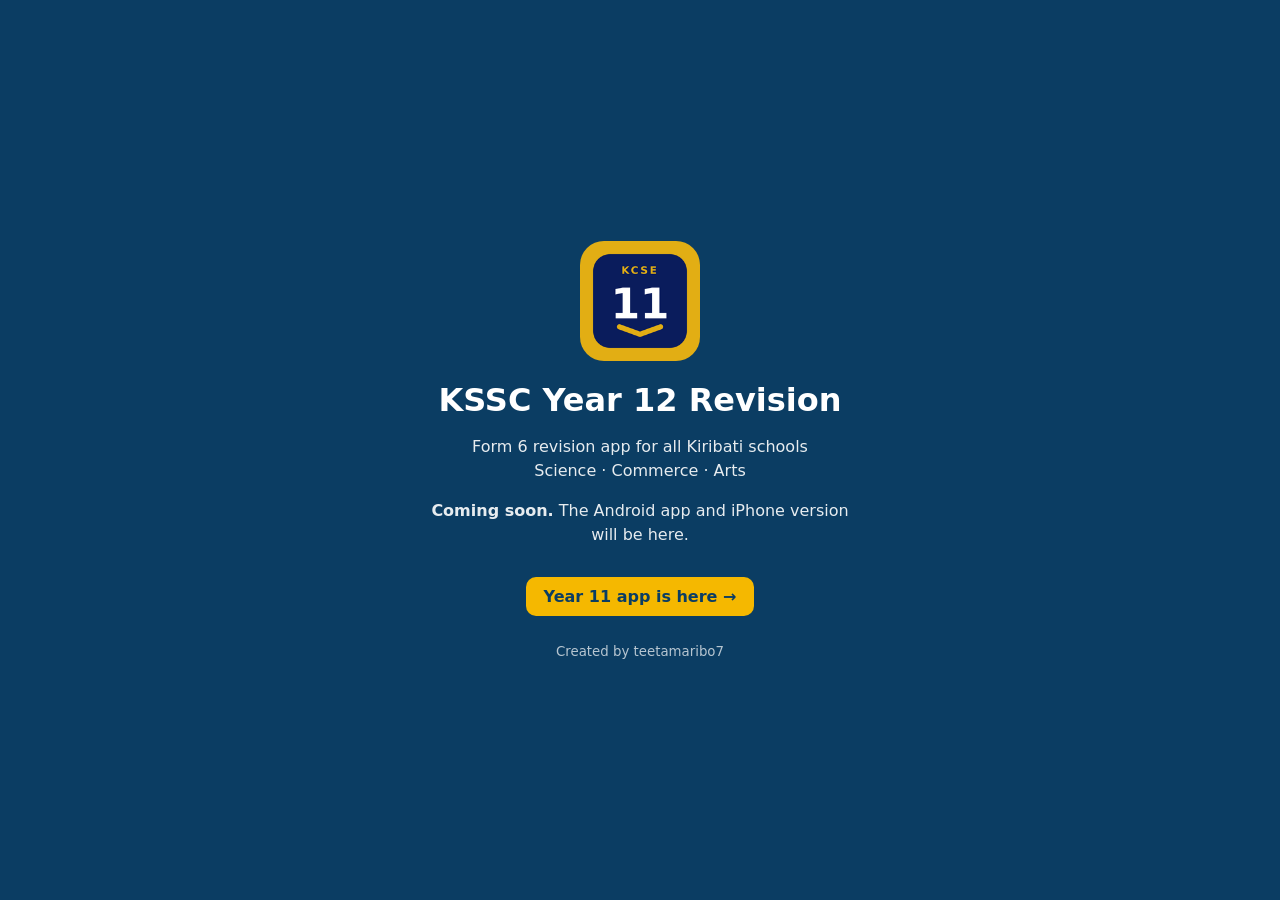
==== index.html @ 5b7cc339 "Year 12 app home page (coming soon) Co-Authored-By: Claude Opus 5.5 <noreply@anthropic.com> Claude-S" ====
<!DOCTYPE html>
<html lang="en"><head><meta charset="utf-8"><meta name="viewport" content="width=device-width,initial-scale=1">
<title>KSSC Year 12 Revision</title><link rel="icon" href="icon-192.png">
<style>body{font-family:system-ui,Arial,sans-serif;margin:0;background:#0b3d63;color:#fff;display:flex;min-height:100vh;align-items:center;justify-content:center;text-align:center}
.c{max-width:420px;padding:24px}img{width:120px;border-radius:24px}h1{margin:16px 0 6px}p{opacity:.9;line-height:1.5}
.b{display:inline-block;margin-top:14px;padding:10px 18px;border-radius:10px;background:#f5b800;color:#0b3d63;font-weight:700;text-decoration:none}small{display:block;margin-top:28px;opacity:.7}</style></head>
<body><div class="c"><img src="icon-192.png" alt="logo"><h1>KSSC Year 12 Revision</h1>
<p>Form 6 revision app for all Kiribati schools<br>Science · Commerce · Arts</p>
<p><b>Coming soon.</b> The Android app and iPhone version will be here.</p>
<a class="b" href="https://teetamaribo7-cpu.github.io/kcse11/">Year 11 app is here →</a>
<small>Created by teetamaribo7</small></div></body></html>
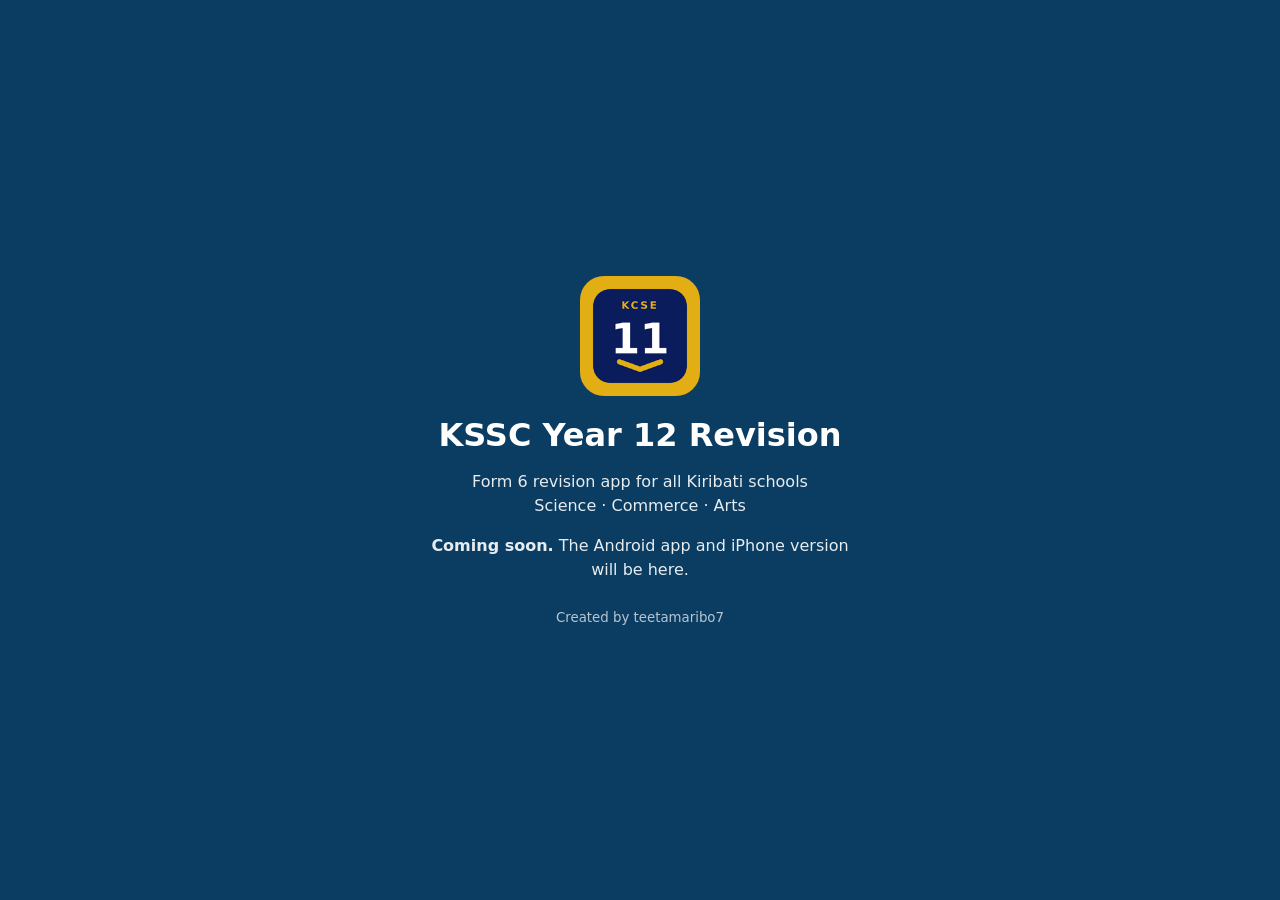
==== commit e8da35cb: "Keep Year 12 site separate from Year 11 Co-Authored-By: Claude Opus 5.5 <noreply@anthropic.com> Clau" ====
--- a/index.html
+++ b/index.html
@@ -7,5 +7,4 @@
 <body><div class="c"><img src="icon-192.png" alt="logo"><h1>KSSC Year 12 Revision</h1>
 <p>Form 6 revision app for all Kiribati schools<br>Science · Commerce · Arts</p>
 <p><b>Coming soon.</b> The Android app and iPhone version will be here.</p>
-<a class="b" href="https://teetamaribo7-cpu.github.io/kcse11/">Year 11 app is here →</a>
 <small>Created by teetamaribo7</small></div></body></html>
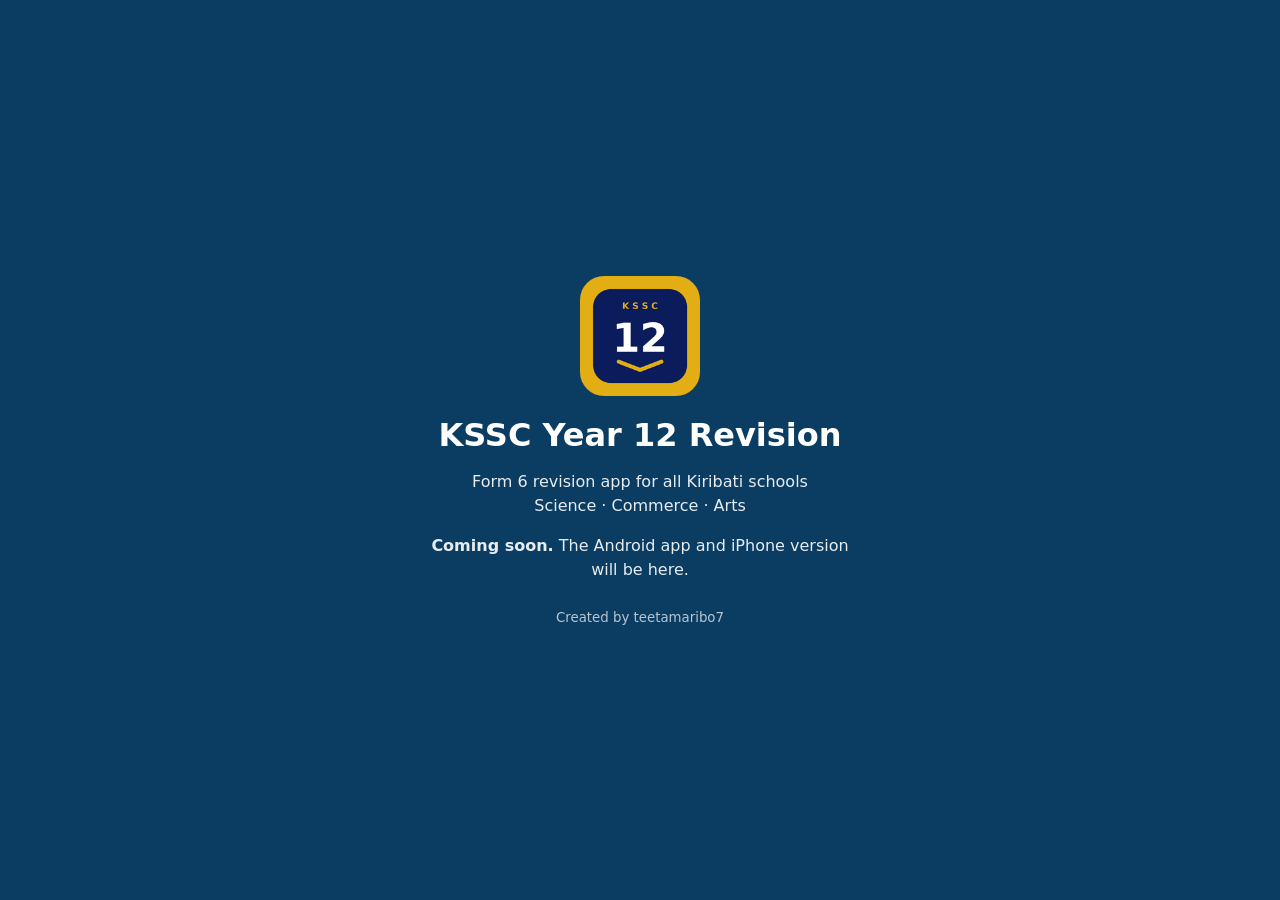
==== commit 72bd4a83: "Year 12 logo: KSSC 12 Co-Authored-By: Claude Opus 5.5 <noreply@anthropic.com> Claude-Session: https:" ====
--- a/index.html
+++ b/index.html
@@ -1,10 +1,10 @@
 <!DOCTYPE html>
 <html lang="en"><head><meta charset="utf-8"><meta name="viewport" content="width=device-width,initial-scale=1">
-<title>KSSC Year 12 Revision</title><link rel="icon" href="icon-192.png">
+<title>KSSC Year 12 Revision</title><link rel="icon" href="icon-192.png?v=2">
 <style>body{font-family:system-ui,Arial,sans-serif;margin:0;background:#0b3d63;color:#fff;display:flex;min-height:100vh;align-items:center;justify-content:center;text-align:center}
 .c{max-width:420px;padding:24px}img{width:120px;border-radius:24px}h1{margin:16px 0 6px}p{opacity:.9;line-height:1.5}
 .b{display:inline-block;margin-top:14px;padding:10px 18px;border-radius:10px;background:#f5b800;color:#0b3d63;font-weight:700;text-decoration:none}small{display:block;margin-top:28px;opacity:.7}</style></head>
-<body><div class="c"><img src="icon-192.png" alt="logo"><h1>KSSC Year 12 Revision</h1>
+<body><div class="c"><img src="icon-192.png?v=2" alt="logo"><h1>KSSC Year 12 Revision</h1>
 <p>Form 6 revision app for all Kiribati schools<br>Science · Commerce · Arts</p>
 <p><b>Coming soon.</b> The Android app and iPhone version will be here.</p>
 <small>Created by teetamaribo7</small></div></body></html>
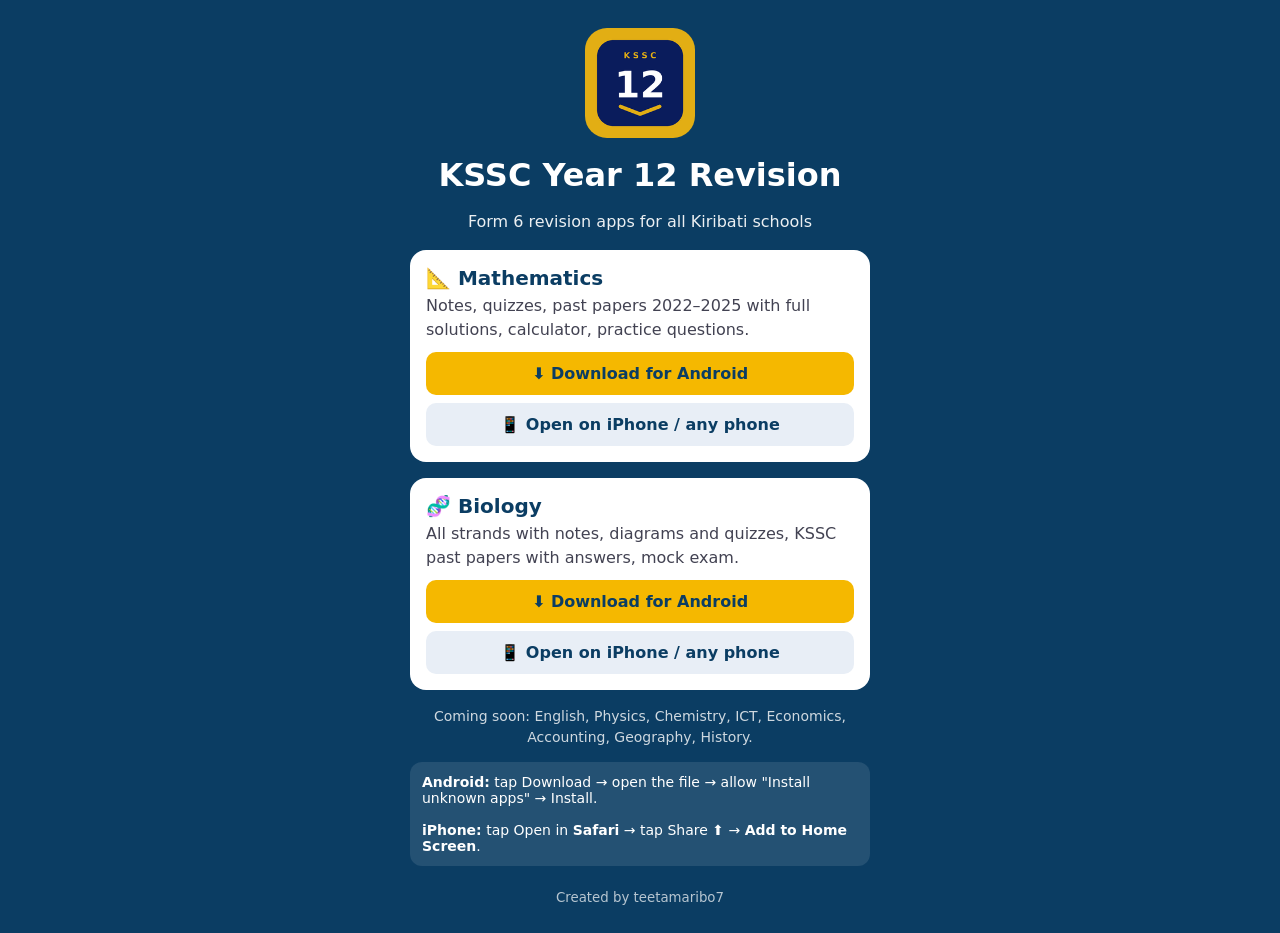
==== commit 73f3c457: "Add Year 12 Maths and Biology apps Co-Authored-By: Claude Opus 5.5 <noreply@anthropic.com> Claude-Se" ====
--- a/index.html
+++ b/index.html
@@ -1,10 +1,24 @@
 <!DOCTYPE html>
 <html lang="en"><head><meta charset="utf-8"><meta name="viewport" content="width=device-width,initial-scale=1">
-<title>KSSC Year 12 Revision</title><link rel="icon" href="icon-192.png?v=2">
-<style>body{font-family:system-ui,Arial,sans-serif;margin:0;background:#0b3d63;color:#fff;display:flex;min-height:100vh;align-items:center;justify-content:center;text-align:center}
-.c{max-width:420px;padding:24px}img{width:120px;border-radius:24px}h1{margin:16px 0 6px}p{opacity:.9;line-height:1.5}
-.b{display:inline-block;margin-top:14px;padding:10px 18px;border-radius:10px;background:#f5b800;color:#0b3d63;font-weight:700;text-decoration:none}small{display:block;margin-top:28px;opacity:.7}</style></head>
-<body><div class="c"><img src="icon-192.png?v=2" alt="logo"><h1>KSSC Year 12 Revision</h1>
-<p>Form 6 revision app for all Kiribati schools<br>Science · Commerce · Arts</p>
-<p><b>Coming soon.</b> The Android app and iPhone version will be here.</p>
+<title>KSSC Year 12 Revision</title><link rel="icon" href="icon-192.png?v=2"><link rel="apple-touch-icon" href="icon-180.png?v=2"><link rel="manifest" href="manifest.webmanifest"><meta name="theme-color" content="#0b3d63">
+<style>body{font-family:system-ui,Arial,sans-serif;margin:0;background:#0b3d63;color:#fff;text-align:center}
+.c{max-width:460px;margin:0 auto;padding:28px 18px}img.l{width:110px;border-radius:22px}h1{margin:14px 0 4px}p{opacity:.92;line-height:1.5}
+.s{background:#fff;color:#0b3d63;border-radius:16px;padding:16px;margin:16px 0;text-align:left}.s h2{margin:0 0 4px;font-size:20px}.s p{margin:0 0 10px;color:#334}
+.b{display:block;margin-top:8px;padding:12px;border-radius:10px;background:#f5b800;color:#0b3d63;font-weight:700;text-decoration:none;text-align:center}
+.b.o{background:#e8eef6}.soon{opacity:.8;font-size:14px}.h{background:rgba(255,255,255,.1);border-radius:12px;padding:12px;text-align:left;font-size:14px}small{display:block;margin-top:24px;opacity:.7}</style></head>
+<body><div class="c"><img class="l" src="icon-192.png?v=2" alt="KSSC 12"><h1>KSSC Year 12 Revision</h1>
+<p>Form 6 revision apps for all Kiribati schools</p>
+
+<div class="s"><h2>📐 Mathematics</h2><p>Notes, quizzes, past papers 2022–2025 with full solutions, calculator, practice questions.</p>
+<a class="b" href="KSSC-Y12-Maths.apk" download>⬇ Download for Android</a>
+<a class="b o" href="maths.html">📱 Open on iPhone / any phone</a></div>
+
+<div class="s"><h2>🧬 Biology</h2><p>All strands with notes, diagrams and quizzes, KSSC past papers with answers, mock exam.</p>
+<a class="b" href="KSSC-Y12-Biology.apk" download>⬇ Download for Android</a>
+<a class="b o" href="biology.html">📱 Open on iPhone / any phone</a></div>
+
+<p class="soon">Coming soon: English, Physics, Chemistry, ICT, Economics, Accounting, Geography, History.</p>
+
+<div class="h"><b>Android:</b> tap Download → open the file → allow "Install unknown apps" → Install.<br><br>
+<b>iPhone:</b> tap Open in <b>Safari</b> → tap Share ⬆ → <b>Add to Home Screen</b>.</div>
 <small>Created by teetamaribo7</small></div></body></html>
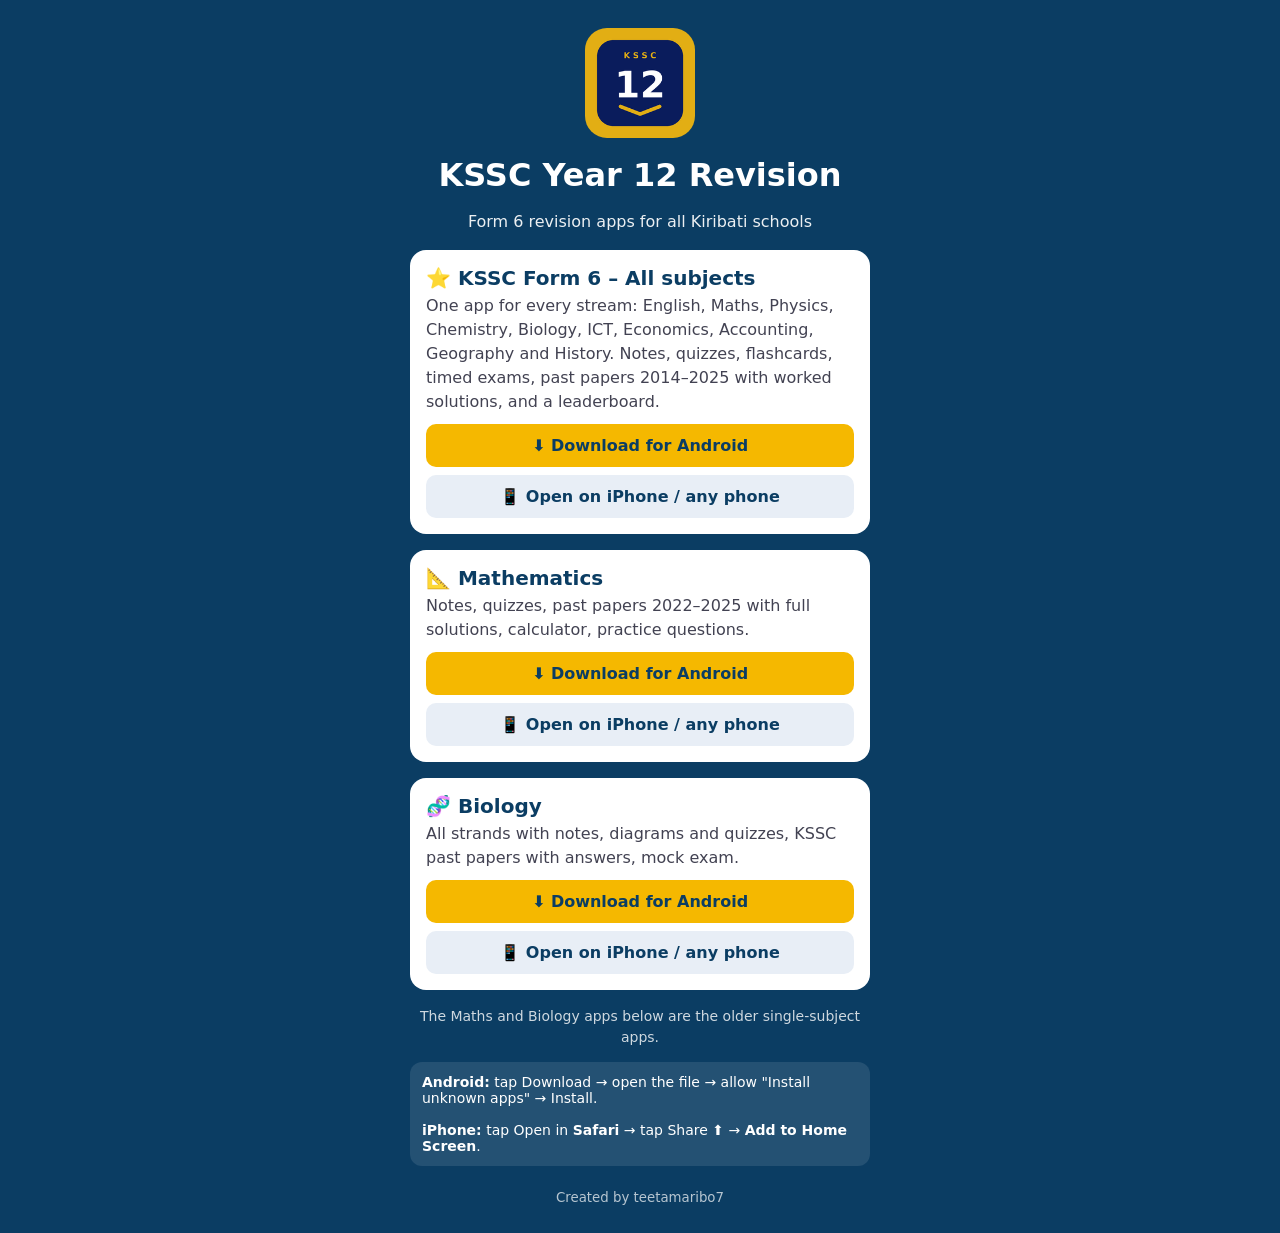
==== commit 15cf046a: "Add KSSC Form 6 all-subjects app (Android APK and iPhone web app) Co-Authored-By: Claude Opus 5.5 <n" ====
--- a/index.html
+++ b/index.html
@@ -9,6 +9,10 @@
 <body><div class="c"><img class="l" src="icon-192.png?v=2" alt="KSSC 12"><h1>KSSC Year 12 Revision</h1>
 <p>Form 6 revision apps for all Kiribati schools</p>
 
+<div class="s"><h2>⭐ KSSC Form 6 – All subjects</h2><p>One app for every stream: English, Maths, Physics, Chemistry, Biology, ICT, Economics, Accounting, Geography and History. Notes, quizzes, flashcards, timed exams, past papers 2014–2025 with worked solutions, and a leaderboard.</p>
+<a class="b" href="KSSC-Form6.apk" download>⬇ Download for Android</a>
+<a class="b o" href="form6/">📱 Open on iPhone / any phone</a></div>
+
 <div class="s"><h2>📐 Mathematics</h2><p>Notes, quizzes, past papers 2022–2025 with full solutions, calculator, practice questions.</p>
 <a class="b" href="KSSC-Y12-Maths.apk" download>⬇ Download for Android</a>
 <a class="b o" href="maths.html">📱 Open on iPhone / any phone</a></div>
@@ -17,7 +21,7 @@
 <a class="b" href="KSSC-Y12-Biology.apk" download>⬇ Download for Android</a>
 <a class="b o" href="biology.html">📱 Open on iPhone / any phone</a></div>
 
-<p class="soon">Coming soon: English, Physics, Chemistry, ICT, Economics, Accounting, Geography, History.</p>
+<p class="soon">The Maths and Biology apps below are the older single-subject apps.</p>
 
 <div class="h"><b>Android:</b> tap Download → open the file → allow "Install unknown apps" → Install.<br><br>
 <b>iPhone:</b> tap Open in <b>Safari</b> → tap Share ⬆ → <b>Add to Home Screen</b>.</div>
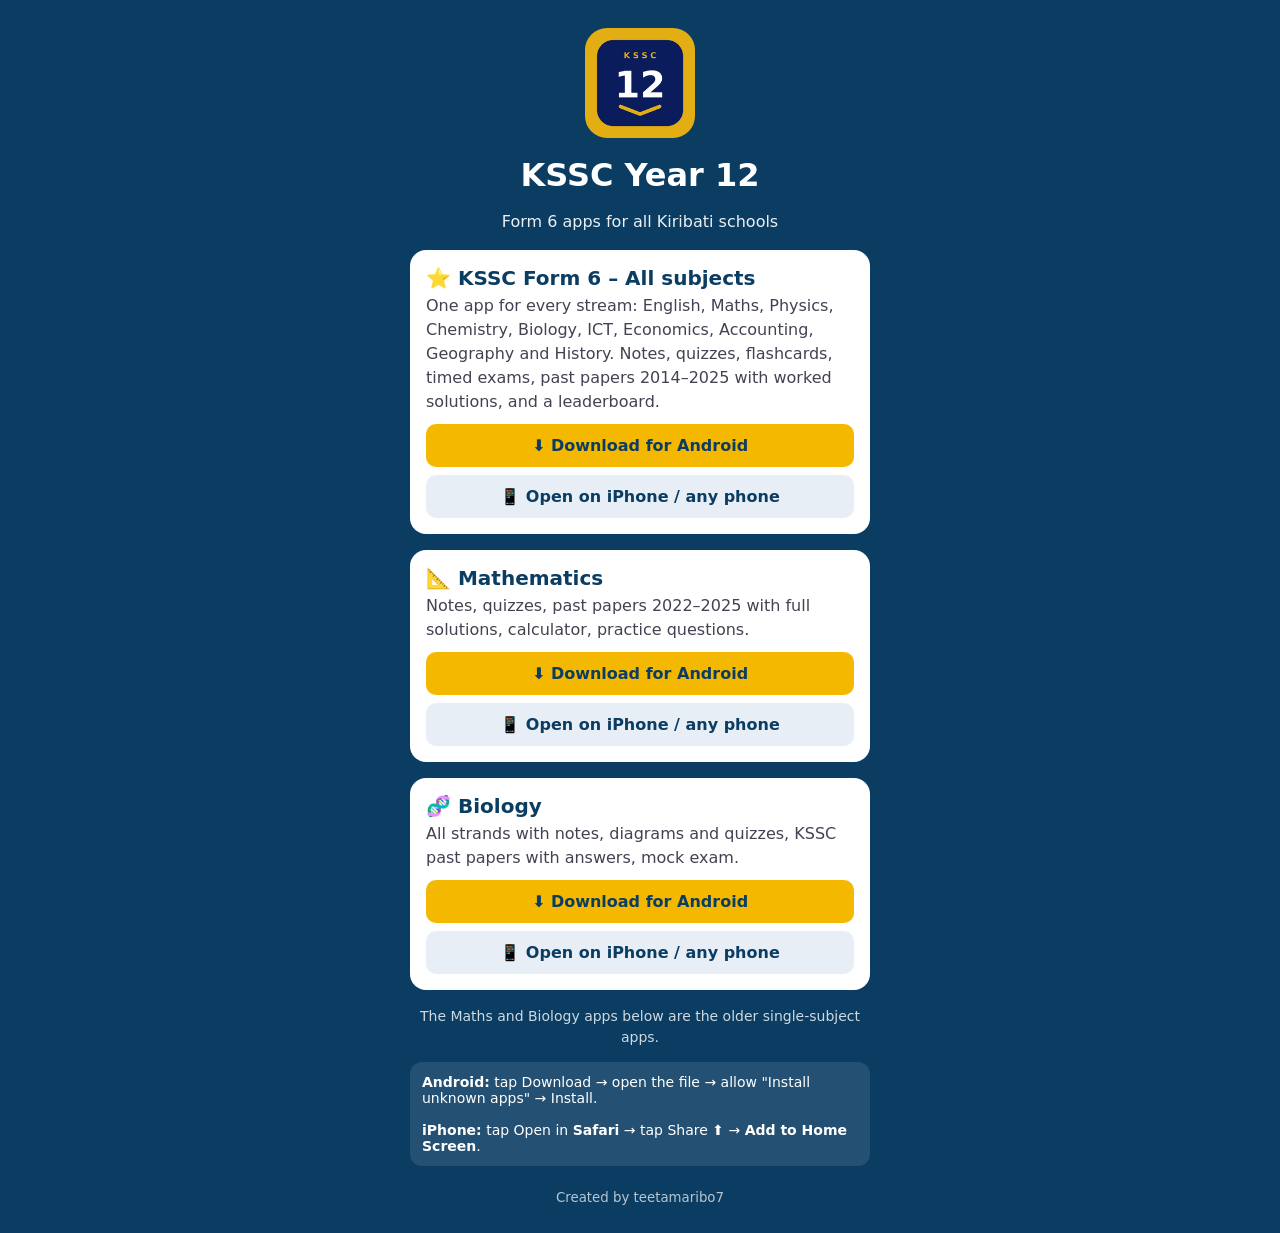
==== commit 213db664: "Remove the word Revision from the site and Form 6 app Co-Authored-By: Claude Opus 5.5 <noreply@anthr" ====
--- a/index.html
+++ b/index.html
@@ -1,13 +1,13 @@
 <!DOCTYPE html>
 <html lang="en"><head><meta charset="utf-8"><meta name="viewport" content="width=device-width,initial-scale=1">
-<title>KSSC Year 12 Revision</title><link rel="icon" href="icon-192.png?v=2"><link rel="apple-touch-icon" href="icon-180.png?v=2"><link rel="manifest" href="manifest.webmanifest"><meta name="theme-color" content="#0b3d63">
+<title>KSSC Year 12</title><link rel="icon" href="icon-192.png?v=2"><link rel="apple-touch-icon" href="icon-180.png?v=2"><link rel="manifest" href="manifest.webmanifest"><meta name="theme-color" content="#0b3d63">
 <style>body{font-family:system-ui,Arial,sans-serif;margin:0;background:#0b3d63;color:#fff;text-align:center}
 .c{max-width:460px;margin:0 auto;padding:28px 18px}img.l{width:110px;border-radius:22px}h1{margin:14px 0 4px}p{opacity:.92;line-height:1.5}
 .s{background:#fff;color:#0b3d63;border-radius:16px;padding:16px;margin:16px 0;text-align:left}.s h2{margin:0 0 4px;font-size:20px}.s p{margin:0 0 10px;color:#334}
 .b{display:block;margin-top:8px;padding:12px;border-radius:10px;background:#f5b800;color:#0b3d63;font-weight:700;text-decoration:none;text-align:center}
 .b.o{background:#e8eef6}.soon{opacity:.8;font-size:14px}.h{background:rgba(255,255,255,.1);border-radius:12px;padding:12px;text-align:left;font-size:14px}small{display:block;margin-top:24px;opacity:.7}</style></head>
-<body><div class="c"><img class="l" src="icon-192.png?v=2" alt="KSSC 12"><h1>KSSC Year 12 Revision</h1>
-<p>Form 6 revision apps for all Kiribati schools</p>
+<body><div class="c"><img class="l" src="icon-192.png?v=2" alt="KSSC 12"><h1>KSSC Year 12</h1>
+<p>Form 6 apps for all Kiribati schools</p>
 
 <div class="s"><h2>⭐ KSSC Form 6 – All subjects</h2><p>One app for every stream: English, Maths, Physics, Chemistry, Biology, ICT, Economics, Accounting, Geography and History. Notes, quizzes, flashcards, timed exams, past papers 2014–2025 with worked solutions, and a leaderboard.</p>
 <a class="b" href="KSSC-Form6.apk" download>⬇ Download for Android</a>
